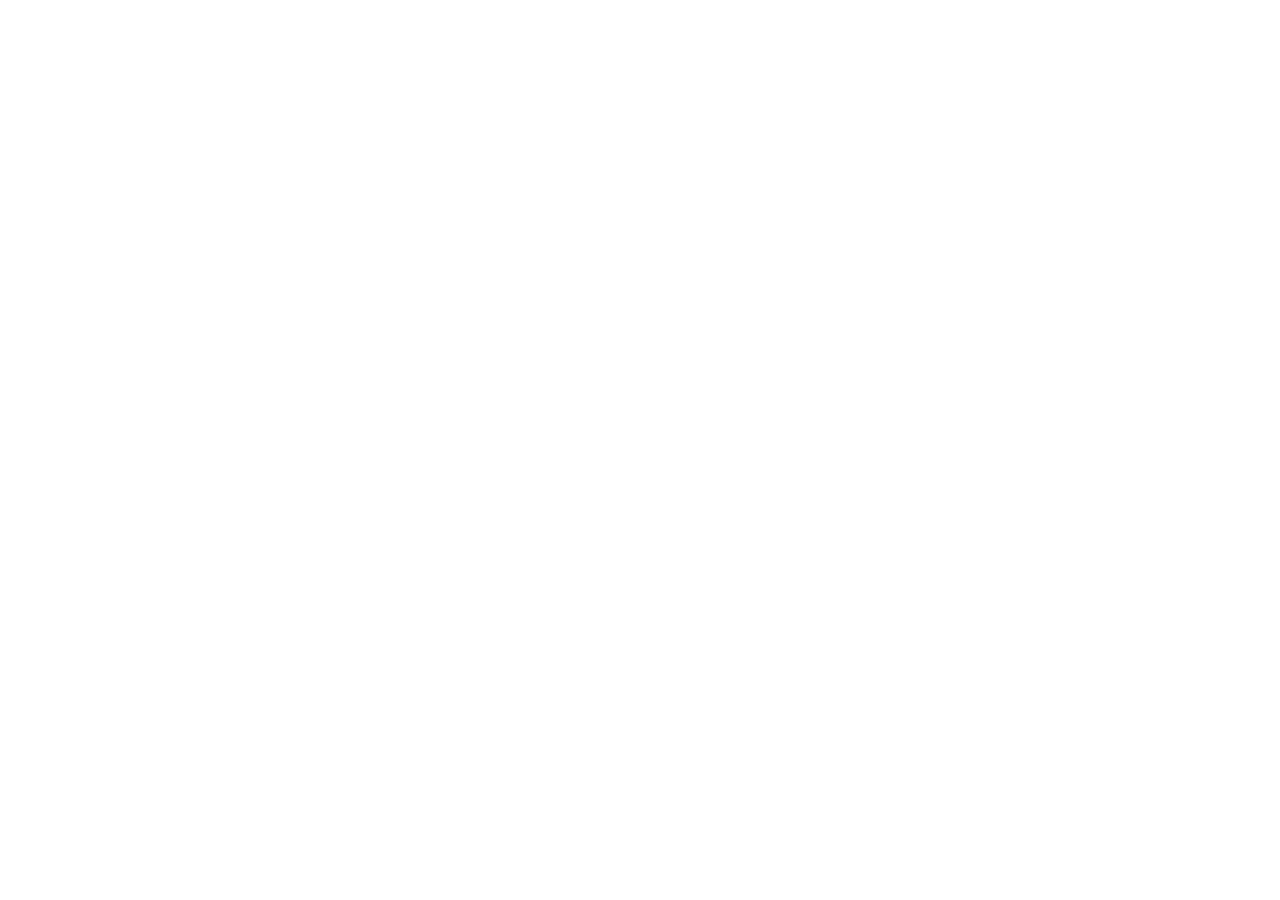
==== docs/index.html @ 6f613434 "docs: add docs folder" ====
<!DOCTYPE html>
<html lang="en">
<head>
  <meta charset="UTF-8">
  <title>DataGen Documentation</title>
  <meta http-equiv="X-UA-Compatible" content="IE=edge,chrome=1" />
  <meta name="description" content="DataGen Docs">
  <meta name="viewport" content="width=device-width, initial-scale=1.0, minimum-scale=1.0">
  <link rel="stylesheet" href="//cdn.jsdelivr.net/npm/docsify@4/lib/themes/vue.css">
  <link rel="stylesheet" href="//cdn.jsdelivr.net/npm/prismjs/themes/prism.css">
</head>
<body>
  <div id="app"></div>
  <script>
    window.$docsify = {
      name: '🤖 DataGen',
      repo: 'lisekarimi/datagen',
      loadNavbar: true,
      loadSidebar: true,
      subMaxLevel: 2,
      auto2top: true,
      search: {
        maxAge: 86400000,
        paths: 'auto',
        placeholder: '🔍 Search',
        noData: 'No results found!',
        depth: 6,
        hideOtherSidebarContent: false,
      },
      pagination: {
        previousText: 'Previous',
        nextText: 'Next',
        crossChapter: true,
        crossChapterText: true,
      },
      copyCode: {
        buttonText: 'Copy',
        errorText: 'Error',
        successText: 'Copied!'
      }
    }
  </script>
  <!-- Docsify core -->
  <script src="//cdn.jsdelivr.net/npm/docsify@4"></script>
  <!-- Plugins -->
  <script src="//cdn.jsdelivr.net/npm/docsify/lib/plugins/search.min.js"></script>
  <script src="//cdn.jsdelivr.net/npm/docsify/lib/plugins/zoom-image.min.js"></script>
  <script src="//cdn.jsdelivr.net/npm/docsify-copy-code/dist/docsify-copy-code.min.js"></script>
  <script src="//cdn.jsdelivr.net/npm/docsify-pagination/dist/docsify-pagination.min.js"></script>
  <!-- Language highlighting -->
  <script src="//cdn.jsdelivr.net/npm/prismjs@1/components/prism-python.min.js"></script>
  <script src="//cdn.jsdelivr.net/npm/prismjs@1/components/prism-bash.min.js"></script>
  <script src="//cdn.jsdelivr.net/npm/prismjs@1/components/prism-yaml.min.js"></script>
  <script src="//cdn.jsdelivr.net/npm/prismjs@1/components/prism-json.min.js"></script>
</body>
</html>
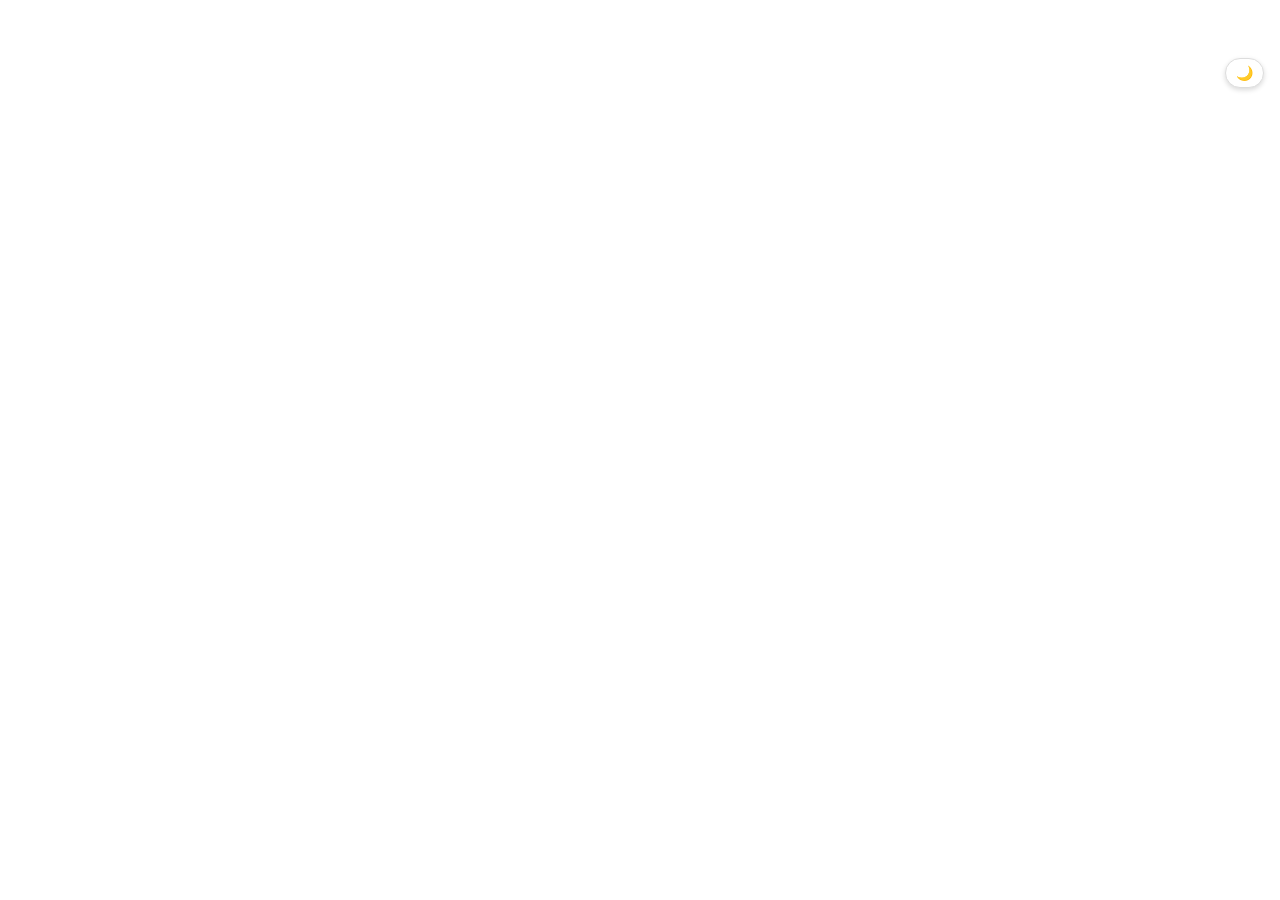
==== commit 8c95bd6e: "feat: enhance docs  and app structure" ====
--- a/docs/index.html
+++ b/docs/index.html
@@ -1,24 +1,57 @@
 <!DOCTYPE html>
 <html lang="en">
 <head>
-  <meta charset="UTF-8">
-  <title>DataGen Documentation</title>
-  <meta http-equiv="X-UA-Compatible" content="IE=edge,chrome=1" />
-  <meta name="description" content="DataGen Docs">
-  <meta name="viewport" content="width=device-width, initial-scale=1.0, minimum-scale=1.0">
-  <link rel="stylesheet" href="//cdn.jsdelivr.net/npm/docsify@4/lib/themes/vue.css">
-  <link rel="stylesheet" href="//cdn.jsdelivr.net/npm/prismjs/themes/prism.css">
+  <meta charset="UTF-8" />
+  <title>Datagen Docs</title>
+  <meta name="viewport" content="width=device-width, initial-scale=1.0"/>
+  <meta name="description" content="Datagen Documentation">
+  <meta name="author" content="Lise Karimi" />
+
+  <!-- 💊 Emoji Favicon -->
+  <link rel="icon" href="data:image/svg+xml,<svg xmlns=%22http://www.w3.org/2000/svg%22 viewBox=%220 0 100 100%22><text y=%22.9em%22 font-size=%2290%22>🧬</text></svg>">
+
+  <!-- Light + Dark themes -->
+  <link id="theme-light" rel="stylesheet"
+        href="https://cdn.jsdelivr.net/npm/docsify-themeable/dist/css/theme-simple.css">
+  <link id="theme-dark" rel="stylesheet"
+        href="https://cdn.jsdelivr.net/npm/docsify-themeable/dist/css/theme-simple-dark.css" disabled>
+
+  <style>
+    #themeToggle {
+      position: fixed;
+      right: 16px;
+      top: 58px;
+      z-index: 9999;
+      padding: 6px 10px;
+      border-radius: 20px;
+      border: 1px solid #ddd;
+      background: #fff;
+      cursor: pointer;
+      font-size: 14px;
+      box-shadow: 0 2px 5px rgba(0,0,0,0.15);
+    }
+    #themeToggle:hover { opacity: 0.85; }
+    body[data-theme="dark"] #themeToggle {
+      background: #333;
+      border-color: #555;
+      color: #fff;
+    }
+    @media (max-width: 768px){
+      #themeToggle { right: 12px; top: 52px; }
+    }
+  </style>
 </head>
 <body>
   <div id="app"></div>
+  <button id="themeToggle" title="Toggle theme">🌙</button>
+
   <script>
     window.$docsify = {
-      name: '🤖 DataGen',
-      repo: 'lisekarimi/datagen',
+      name: 'Datagen Docs',
+      repo: 'https://github.com/lisekarimi/datagen',
+      loadSidebar: true,
       loadNavbar: true,
-      loadSidebar: true,
       subMaxLevel: 2,
-      auto2top: true,
       search: {
         maxAge: 86400000,
         paths: 'auto',
@@ -37,14 +70,44 @@
         buttonText: 'Copy',
         errorText: 'Error',
         successText: 'Copied!'
+      },
+      plugins: [
+        function (hook) {
+          hook.doneEach(function () {
+            document.title = 'Datagen Docs';
+          });
+        }
+      ]
+    };
+
+    // Theme toggle
+    (function () {
+      const KEY = 'docsify-theme';
+      const light = document.getElementById('theme-light');
+      const dark  = document.getElementById('theme-dark');
+      const saved = localStorage.getItem(KEY);
+      const prefersDark = matchMedia('(prefers-color-scheme: dark)').matches;
+      const toggleBtn = document.getElementById('themeToggle');
+
+      function apply(theme){
+        dark.disabled  = theme !== 'dark';
+        light.disabled = theme === 'dark';
+        localStorage.setItem(KEY, theme);
+        toggleBtn.textContent = theme === 'dark' ? '☀️' : '🌙';
+        document.body.setAttribute('data-theme', theme);
       }
-    }
+
+      apply(saved || (prefersDark ? 'dark' : 'light'));
+      toggleBtn.onclick = () => apply(dark.disabled ? 'dark' : 'light');
+    })();
   </script>
-  <!-- Docsify core -->
-  <script src="//cdn.jsdelivr.net/npm/docsify@4"></script>
-  <!-- Plugins -->
-  <script src="//cdn.jsdelivr.net/npm/docsify/lib/plugins/search.min.js"></script>
-  <script src="//cdn.jsdelivr.net/npm/docsify/lib/plugins/zoom-image.min.js"></script>
+
+  <!-- Docsify core + plugins -->
+
+  <script src="https://cdn.jsdelivr.net/npm/docsify@4/lib/docsify.min.js"></script>
+  <script src="https://cdn.jsdelivr.net/npm/docsify/lib/plugins/search.min.js"></script>
+  <script src="https://cdn.jsdelivr.net/npm/docsify/lib/plugins/zoom-image.min.js"></script>
+  <script src="https://cdn.jsdelivr.net/npm/docsify/lib/plugins/emoji.min.js"></script>
   <script src="//cdn.jsdelivr.net/npm/docsify-copy-code/dist/docsify-copy-code.min.js"></script>
   <script src="//cdn.jsdelivr.net/npm/docsify-pagination/dist/docsify-pagination.min.js"></script>
   <!-- Language highlighting -->
@@ -52,5 +115,8 @@
   <script src="//cdn.jsdelivr.net/npm/prismjs@1/components/prism-bash.min.js"></script>
   <script src="//cdn.jsdelivr.net/npm/prismjs@1/components/prism-yaml.min.js"></script>
   <script src="//cdn.jsdelivr.net/npm/prismjs@1/components/prism-json.min.js"></script>
+  <!-- PageBotAI Chatbot - Start -->
+  <script src="/static/js/chatbot.js"></script>
+  <!-- PageBotAI Chatbot - End -->
 </body>
 </html>
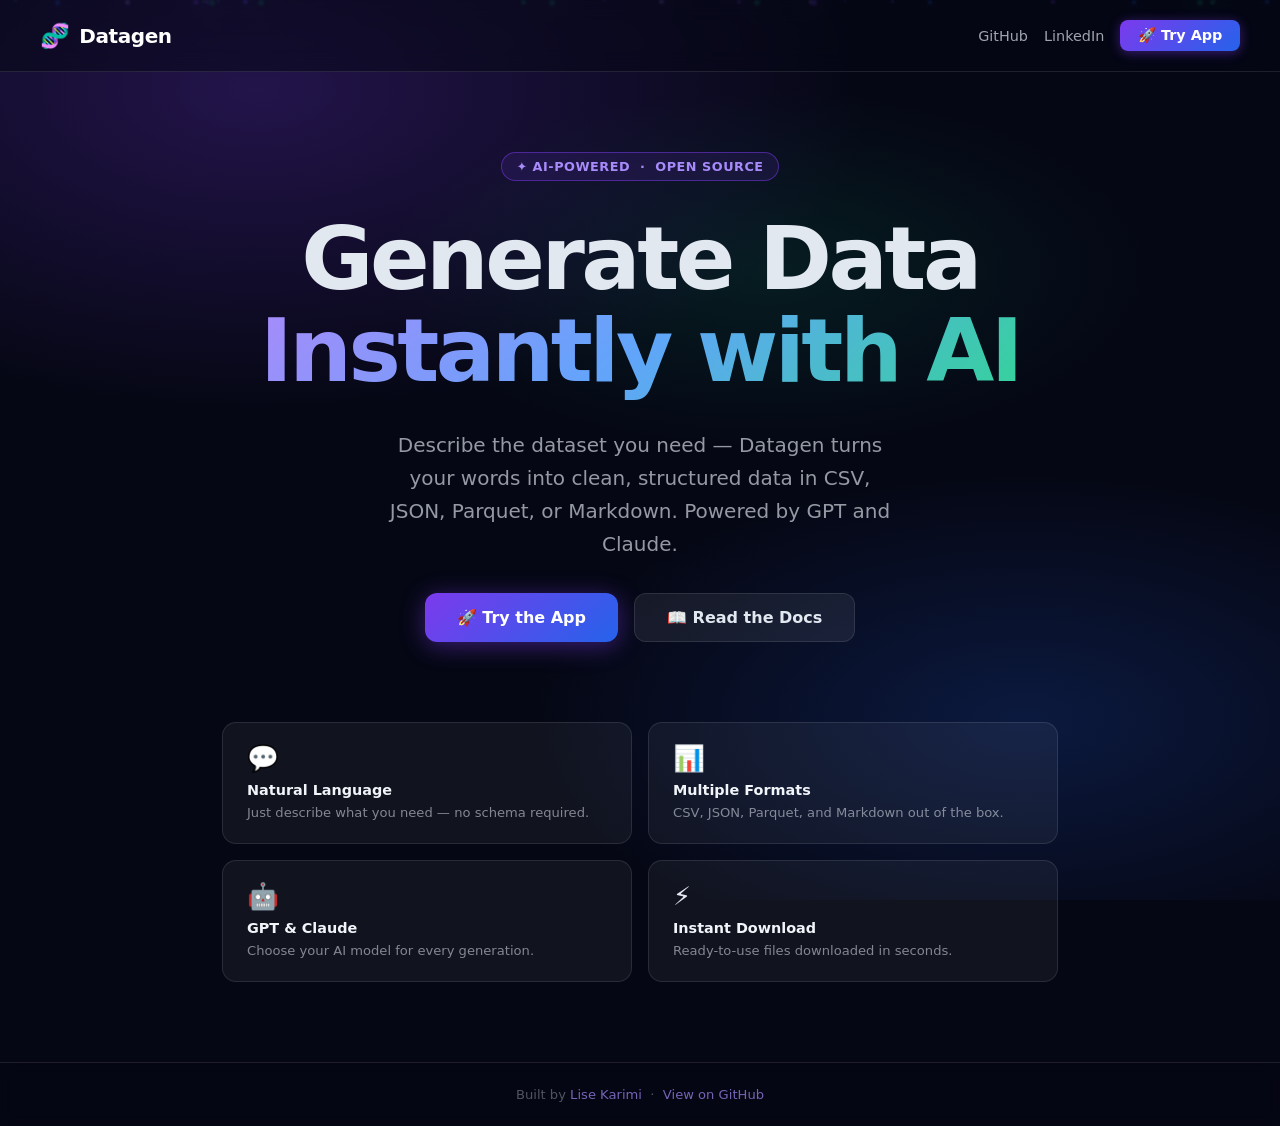
==== commit 73024dd1: "chore: 0.3.0, Github pages deployment" ====
--- a/docs/index.html
+++ b/docs/index.html
@@ -2,121 +2,440 @@
 <html lang="en">
 <head>
   <meta charset="UTF-8" />
-  <title>Datagen Docs</title>
-  <meta name="viewport" content="width=device-width, initial-scale=1.0"/>
-  <meta name="description" content="Datagen Documentation">
+  <meta name="viewport" content="width=device-width, initial-scale=1.0" />
+  <title>Datagen — AI Synthetic Data Generator</title>
+  <meta name="description" content="Generate realistic synthetic datasets instantly with AI. CSV, JSON, Parquet, Markdown — powered by GPT and Claude.">
   <meta name="author" content="Lise Karimi" />
 
-  <!-- 💊 Emoji Favicon -->
+  <!-- Open Graph -->
+  <meta property="og:title" content="Datagen — AI Synthetic Data Generator" />
+  <meta property="og:description" content="Type what you need. Get clean, structured data in seconds." />
+  <meta property="og:type" content="website" />
+
   <link rel="icon" href="data:image/svg+xml,<svg xmlns=%22http://www.w3.org/2000/svg%22 viewBox=%220 0 100 100%22><text y=%22.9em%22 font-size=%2290%22>🧬</text></svg>">
 
-  <!-- Light + Dark themes -->
-  <link id="theme-light" rel="stylesheet"
-        href="https://cdn.jsdelivr.net/npm/docsify-themeable/dist/css/theme-simple.css">
-  <link id="theme-dark" rel="stylesheet"
-        href="https://cdn.jsdelivr.net/npm/docsify-themeable/dist/css/theme-simple-dark.css" disabled>
-
   <style>
-    #themeToggle {
+    *, *::before, *::after { box-sizing: border-box; margin: 0; padding: 0; }
+
+    :root {
+      --accent: #7c3aed;
+      --accent2: #2563eb;
+      --glow: rgba(124, 58, 237, 0.45);
+      --card-bg: rgba(255, 255, 255, 0.05);
+      --border: rgba(255, 255, 255, 0.1);
+    }
+
+    html { scroll-behavior: smooth; }
+
+    body {
+      font-family: -apple-system, BlinkMacSystemFont, 'Segoe UI', system-ui, sans-serif;
+      background: #050714;
+      color: #e2e8f0;
+      min-height: 100vh;
+      overflow-x: hidden;
+    }
+
+    /* ── Animated gradient background ── */
+    .bg {
       position: fixed;
-      right: 16px;
-      top: 58px;
-      z-index: 9999;
-      padding: 6px 10px;
-      border-radius: 20px;
-      border: 1px solid #ddd;
-      background: #fff;
+      inset: 0;
+      z-index: 0;
+      background:
+        radial-gradient(ellipse 80% 60% at 20% 10%, rgba(124,58,237,0.25) 0%, transparent 60%),
+        radial-gradient(ellipse 70% 50% at 80% 80%, rgba(37,99,235,0.2) 0%, transparent 55%),
+        radial-gradient(ellipse 60% 40% at 60% 30%, rgba(16,185,129,0.12) 0%, transparent 50%),
+        #050714;
+      animation: bgShift 12s ease-in-out infinite alternate;
+    }
+
+    @keyframes bgShift {
+      0%   { filter: hue-rotate(0deg); }
+      100% { filter: hue-rotate(30deg); }
+    }
+
+    /* ── Floating particles ── */
+    .particles {
+      position: fixed;
+      inset: 0;
+      z-index: 0;
+      overflow: hidden;
+      pointer-events: none;
+    }
+    .particle {
+      position: absolute;
+      border-radius: 50%;
+      background: rgba(124,58,237,0.6);
+      animation: float linear infinite;
+      filter: blur(1px);
+    }
+
+    @keyframes float {
+      0%   { transform: translateY(110vh) translateX(0); opacity: 0; }
+      10%  { opacity: 1; }
+      90%  { opacity: 0.6; }
+      100% { transform: translateY(-10vh) translateX(var(--drift)); opacity: 0; }
+    }
+
+    /* ── Layout ── */
+    .page {
+      position: relative;
+      z-index: 1;
+      display: flex;
+      flex-direction: column;
+      min-height: 100vh;
+    }
+
+    /* ── Header ── */
+    header {
+      display: flex;
+      justify-content: space-between;
+      align-items: center;
+      padding: 1.25rem 2.5rem;
+      border-bottom: 1px solid var(--border);
+      backdrop-filter: blur(12px);
+      background: rgba(5,7,20,0.5);
+      position: sticky;
+      top: 0;
+      z-index: 100;
+    }
+
+    .logo {
+      display: flex;
+      align-items: center;
+      gap: 0.6rem;
+      font-size: 1.25rem;
+      font-weight: 700;
+      letter-spacing: -0.02em;
+      color: #fff;
+      text-decoration: none;
+    }
+    .logo-icon { font-size: 1.5rem; }
+
+    .header-links {
+      display: flex;
+      gap: 1rem;
+      align-items: center;
+    }
+    .header-links a {
+      color: rgba(226,232,240,0.7);
+      text-decoration: none;
+      font-size: 0.9rem;
+      transition: color 0.2s;
+    }
+    .header-links a:hover { color: #fff; }
+
+    .btn-nav {
+      display: inline-flex;
+      align-items: center;
+      gap: 0.4rem;
+      padding: 0.45rem 1.1rem;
+      border-radius: 8px;
+      font-size: 0.88rem;
+      font-weight: 600;
+      text-decoration: none;
+      background: linear-gradient(135deg, var(--accent), var(--accent2));
+      color: #fff !important;
+      box-shadow: 0 2px 12px var(--glow);
+      transition: transform 0.2s, box-shadow 0.2s;
+      white-space: nowrap;
+    }
+    .btn-nav:hover {
+      transform: translateY(-1px);
+      box-shadow: 0 4px 20px var(--glow);
+    }
+
+    /* ── Hero ── */
+    .hero {
+      flex: 1;
+      display: flex;
+      flex-direction: column;
+      align-items: center;
+      justify-content: center;
+      text-align: center;
+      padding: 5rem 2rem 4rem;
+      gap: 2rem;
+    }
+
+    .badge {
+      display: inline-flex;
+      align-items: center;
+      gap: 0.45rem;
+      padding: 0.35rem 0.9rem;
+      border-radius: 99px;
+      border: 1px solid rgba(124,58,237,0.5);
+      background: rgba(124,58,237,0.12);
+      font-size: 0.8rem;
+      color: #a78bfa;
+      letter-spacing: 0.04em;
+      text-transform: uppercase;
+      font-weight: 600;
+      animation: fadeSlideDown 0.6s ease both;
+    }
+
+    .hero-title {
+      font-size: clamp(2.8rem, 8vw, 5.5rem);
+      font-weight: 800;
+      letter-spacing: -0.04em;
+      line-height: 1.05;
+      animation: fadeSlideDown 0.7s 0.1s ease both;
+    }
+
+    .hero-title .gradient-text {
+      background: linear-gradient(135deg, #a78bfa 0%, #60a5fa 50%, #34d399 100%);
+      -webkit-background-clip: text;
+      -webkit-text-fill-color: transparent;
+      background-clip: text;
+    }
+
+    .hero-subtitle {
+      font-size: clamp(1rem, 2.5vw, 1.25rem);
+      color: rgba(226,232,240,0.65);
+      max-width: 520px;
+      line-height: 1.65;
+      animation: fadeSlideDown 0.7s 0.2s ease both;
+    }
+
+    /* ── CTA Buttons ── */
+    .cta-group {
+      display: flex;
+      gap: 1rem;
+      flex-wrap: wrap;
+      justify-content: center;
+      animation: fadeSlideDown 0.7s 0.3s ease both;
+    }
+
+    .btn {
+      display: inline-flex;
+      align-items: center;
+      gap: 0.5rem;
+      padding: 0.85rem 2rem;
+      border-radius: 12px;
+      font-size: 1rem;
+      font-weight: 600;
+      text-decoration: none;
+      transition: transform 0.2s, box-shadow 0.2s, opacity 0.2s;
       cursor: pointer;
-      font-size: 14px;
-      box-shadow: 0 2px 5px rgba(0,0,0,0.15);
-    }
-    #themeToggle:hover { opacity: 0.85; }
-    body[data-theme="dark"] #themeToggle {
-      background: #333;
-      border-color: #555;
+      border: none;
+    }
+
+    .btn:hover { transform: translateY(-2px); }
+
+    .btn-primary {
+      background: linear-gradient(135deg, var(--accent), var(--accent2));
       color: #fff;
-    }
-    @media (max-width: 768px){
-      #themeToggle { right: 12px; top: 52px; }
+      box-shadow: 0 4px 24px var(--glow);
+    }
+    .btn-primary:hover {
+      box-shadow: 0 8px 32px var(--glow);
+    }
+
+    .btn-secondary {
+      background: rgba(255,255,255,0.07);
+      color: #e2e8f0;
+      border: 1px solid var(--border);
+      backdrop-filter: blur(8px);
+    }
+    .btn-secondary:hover {
+      background: rgba(255,255,255,0.12);
+      border-color: rgba(255,255,255,0.2);
+    }
+
+    /* ── Features grid ── */
+    .features {
+      padding: 1rem 2rem 5rem;
+      max-width: 900px;
+      margin: 0 auto;
+      width: 100%;
+      animation: fadeSlideDown 0.8s 0.4s ease both;
+    }
+
+    .features-grid {
+      display: grid;
+      grid-template-columns: repeat(2, 1fr);
+      gap: 1rem;
+    }
+
+    .feature-card {
+      background: var(--card-bg);
+      border: 1px solid var(--border);
+      border-radius: 14px;
+      padding: 1.25rem 1.5rem;
+      backdrop-filter: blur(10px);
+      transition: border-color 0.25s, transform 0.25s;
+    }
+    .feature-card:hover {
+      border-color: rgba(124,58,237,0.5);
+      transform: translateY(-3px);
+    }
+
+    .feature-icon {
+      font-size: 1.6rem;
+      margin-bottom: 0.6rem;
+    }
+    .feature-title {
+      font-size: 0.9rem;
+      font-weight: 600;
+      color: #f1f5f9;
+      margin-bottom: 0.3rem;
+    }
+    .feature-desc {
+      font-size: 0.82rem;
+      color: rgba(226,232,240,0.55);
+      line-height: 1.5;
+    }
+
+    /* ── Footer ── */
+    footer {
+      text-align: center;
+      padding: 1.5rem 2rem;
+      border-top: 1px solid var(--border);
+      color: rgba(226,232,240,0.35);
+      font-size: 0.82rem;
+      backdrop-filter: blur(8px);
+      background: rgba(5,7,20,0.4);
+    }
+    footer a { color: rgba(167,139,250,0.7); text-decoration: none; }
+    footer a:hover { color: #a78bfa; }
+
+    /* ── Animations ── */
+    @keyframes fadeSlideDown {
+      from { opacity: 0; transform: translateY(-18px); }
+      to   { opacity: 1; transform: translateY(0); }
+    }
+
+    /* ── Responsive ── */
+    @media (max-width: 640px) {
+      header { padding: 0.9rem 1rem; }
+      .header-links { gap: 0.5rem; }
+      .header-links .hide-mobile { display: none; }
+      .hero { padding: 2.5rem 1rem 2rem; gap: 1.5rem; }
+      .hero-subtitle { font-size: 0.95rem; }
+      .btn { padding: 0.75rem 1.25rem; font-size: 0.92rem; }
+      .cta-group { gap: 0.75rem; }
+      .features { padding: 0.5rem 1rem 3rem; }
+      .features-grid { grid-template-columns: 1fr; gap: 0.75rem; }
+      .feature-card { padding: 1rem 1.25rem; }
+    }
+
+    @media (min-width: 641px) and (max-width: 900px) {
+      .features-grid { grid-template-columns: repeat(2, 1fr); }
     }
   </style>
 </head>
 <body>
-  <div id="app"></div>
-  <button id="themeToggle" title="Toggle theme">🌙</button>
+
+  <!-- Background layers -->
+  <div class="bg"></div>
+  <div class="particles" id="particles"></div>
+
+  <div class="page">
+    <!-- Header -->
+    <header>
+      <a class="logo" href="#">
+        <span class="logo-icon">🧬</span>
+        Datagen
+      </a>
+      <nav class="header-links">
+        <a class="hide-mobile" href="https://github.com/lisekarimi/datagen" target="_blank" rel="noopener">GitHub</a>
+        <a class="hide-mobile" href="https://www.linkedin.com/in/lisekarimi/" target="_blank" rel="noopener">LinkedIn</a>
+        <a class="btn-nav" href="https://huggingface.co/spaces/lisekarimi/datagen" target="_blank" rel="noopener">
+          🚀 Try App
+        </a>
+      </nav>
+    </header>
+
+    <!-- Hero -->
+    <main class="hero">
+      <span class="badge">✦ AI-Powered &nbsp;·&nbsp; Open Source</span>
+
+      <h1 class="hero-title">
+        Generate Data<br>
+        <span class="gradient-text">Instantly with AI</span>
+      </h1>
+
+      <p class="hero-subtitle">
+        Describe the dataset you need — Datagen turns your words into clean,
+        structured data in CSV, JSON, Parquet, or Markdown. Powered by GPT and Claude.
+      </p>
+
+      <div class="cta-group">
+        <a class="btn btn-primary"
+           href="https://huggingface.co/spaces/lisekarimi/datagen"
+           target="_blank" rel="noopener">
+          🚀 Try the App
+        </a>
+        <a class="btn btn-secondary" href="./docs/">
+          📖 Read the Docs
+        </a>
+      </div>
+    </main>
+
+    <!-- Feature cards -->
+    <section class="features" aria-label="Key features">
+      <div class="features-grid">
+        <div class="feature-card">
+          <div class="feature-icon">💬</div>
+          <div class="feature-title">Natural Language</div>
+          <div class="feature-desc">Just describe what you need — no schema required.</div>
+        </div>
+        <div class="feature-card">
+          <div class="feature-icon">📊</div>
+          <div class="feature-title">Multiple Formats</div>
+          <div class="feature-desc">CSV, JSON, Parquet, and Markdown out of the box.</div>
+        </div>
+        <div class="feature-card">
+          <div class="feature-icon">🤖</div>
+          <div class="feature-title">GPT &amp; Claude</div>
+          <div class="feature-desc">Choose your AI model for every generation.</div>
+        </div>
+        <div class="feature-card">
+          <div class="feature-icon">⚡</div>
+          <div class="feature-title">Instant Download</div>
+          <div class="feature-desc">Ready-to-use files downloaded in seconds.</div>
+        </div>
+      </div>
+    </section>
+
+    <!-- Footer -->
+    <footer>
+      Built by <a href="https://www.linkedin.com/in/lisekarimi/" target="_blank" rel="noopener">Lise Karimi</a>
+      &nbsp;·&nbsp;
+      <a href="https://github.com/lisekarimi/datagen" target="_blank" rel="noopener">View on GitHub</a>
+    </footer>
+  </div>
 
   <script>
-    window.$docsify = {
-      name: 'Datagen Docs',
-      repo: 'https://github.com/lisekarimi/datagen',
-      loadSidebar: true,
-      loadNavbar: true,
-      subMaxLevel: 2,
-      search: {
-        maxAge: 86400000,
-        paths: 'auto',
-        placeholder: '🔍 Search',
-        noData: 'No results found!',
-        depth: 6,
-        hideOtherSidebarContent: false,
-      },
-      pagination: {
-        previousText: 'Previous',
-        nextText: 'Next',
-        crossChapter: true,
-        crossChapterText: true,
-      },
-      copyCode: {
-        buttonText: 'Copy',
-        errorText: 'Error',
-        successText: 'Copied!'
-      },
-      plugins: [
-        function (hook) {
-          hook.doneEach(function () {
-            document.title = 'Datagen Docs';
-          });
-        }
-      ]
-    };
-
-    // Theme toggle
+    // Generate floating particles
     (function () {
-      const KEY = 'docsify-theme';
-      const light = document.getElementById('theme-light');
-      const dark  = document.getElementById('theme-dark');
-      const saved = localStorage.getItem(KEY);
-      const prefersDark = matchMedia('(prefers-color-scheme: dark)').matches;
-      const toggleBtn = document.getElementById('themeToggle');
-
-      function apply(theme){
-        dark.disabled  = theme !== 'dark';
-        light.disabled = theme === 'dark';
-        localStorage.setItem(KEY, theme);
-        toggleBtn.textContent = theme === 'dark' ? '☀️' : '🌙';
-        document.body.setAttribute('data-theme', theme);
+      const container = document.getElementById('particles');
+      const count = 28;
+      for (let i = 0; i < count; i++) {
+        const p = document.createElement('div');
+        p.className = 'particle';
+        const size = Math.random() * 4 + 2;
+        const left = Math.random() * 100;
+        const duration = Math.random() * 18 + 12;
+        const delay = Math.random() * 15;
+        const drift = (Math.random() - 0.5) * 120;
+        const colors = [
+          'rgba(124,58,237,0.7)',
+          'rgba(37,99,235,0.6)',
+          'rgba(16,185,129,0.5)',
+          'rgba(167,139,250,0.6)',
+        ];
+        const color = colors[Math.floor(Math.random() * colors.length)];
+        p.style.cssText = `
+          width: ${size}px;
+          height: ${size}px;
+          left: ${left}%;
+          background: ${color};
+          animation-duration: ${duration}s;
+          animation-delay: -${delay}s;
+          --drift: ${drift}px;
+        `;
+        container.appendChild(p);
       }
-
-      apply(saved || (prefersDark ? 'dark' : 'light'));
-      toggleBtn.onclick = () => apply(dark.disabled ? 'dark' : 'light');
     })();
   </script>
-
-  <!-- Docsify core + plugins -->
-
-  <script src="https://cdn.jsdelivr.net/npm/docsify@4/lib/docsify.min.js"></script>
-  <script src="https://cdn.jsdelivr.net/npm/docsify/lib/plugins/search.min.js"></script>
-  <script src="https://cdn.jsdelivr.net/npm/docsify/lib/plugins/zoom-image.min.js"></script>
-  <script src="https://cdn.jsdelivr.net/npm/docsify/lib/plugins/emoji.min.js"></script>
-  <script src="//cdn.jsdelivr.net/npm/docsify-copy-code/dist/docsify-copy-code.min.js"></script>
-  <script src="//cdn.jsdelivr.net/npm/docsify-pagination/dist/docsify-pagination.min.js"></script>
-  <!-- Language highlighting -->
-  <script src="//cdn.jsdelivr.net/npm/prismjs@1/components/prism-python.min.js"></script>
-  <script src="//cdn.jsdelivr.net/npm/prismjs@1/components/prism-bash.min.js"></script>
-  <script src="//cdn.jsdelivr.net/npm/prismjs@1/components/prism-yaml.min.js"></script>
-  <script src="//cdn.jsdelivr.net/npm/prismjs@1/components/prism-json.min.js"></script>
-  <!-- PageBotAI Chatbot - Start -->
-  <script src="/static/js/chatbot.js"></script>
-  <!-- PageBotAI Chatbot - End -->
 </body>
 </html>
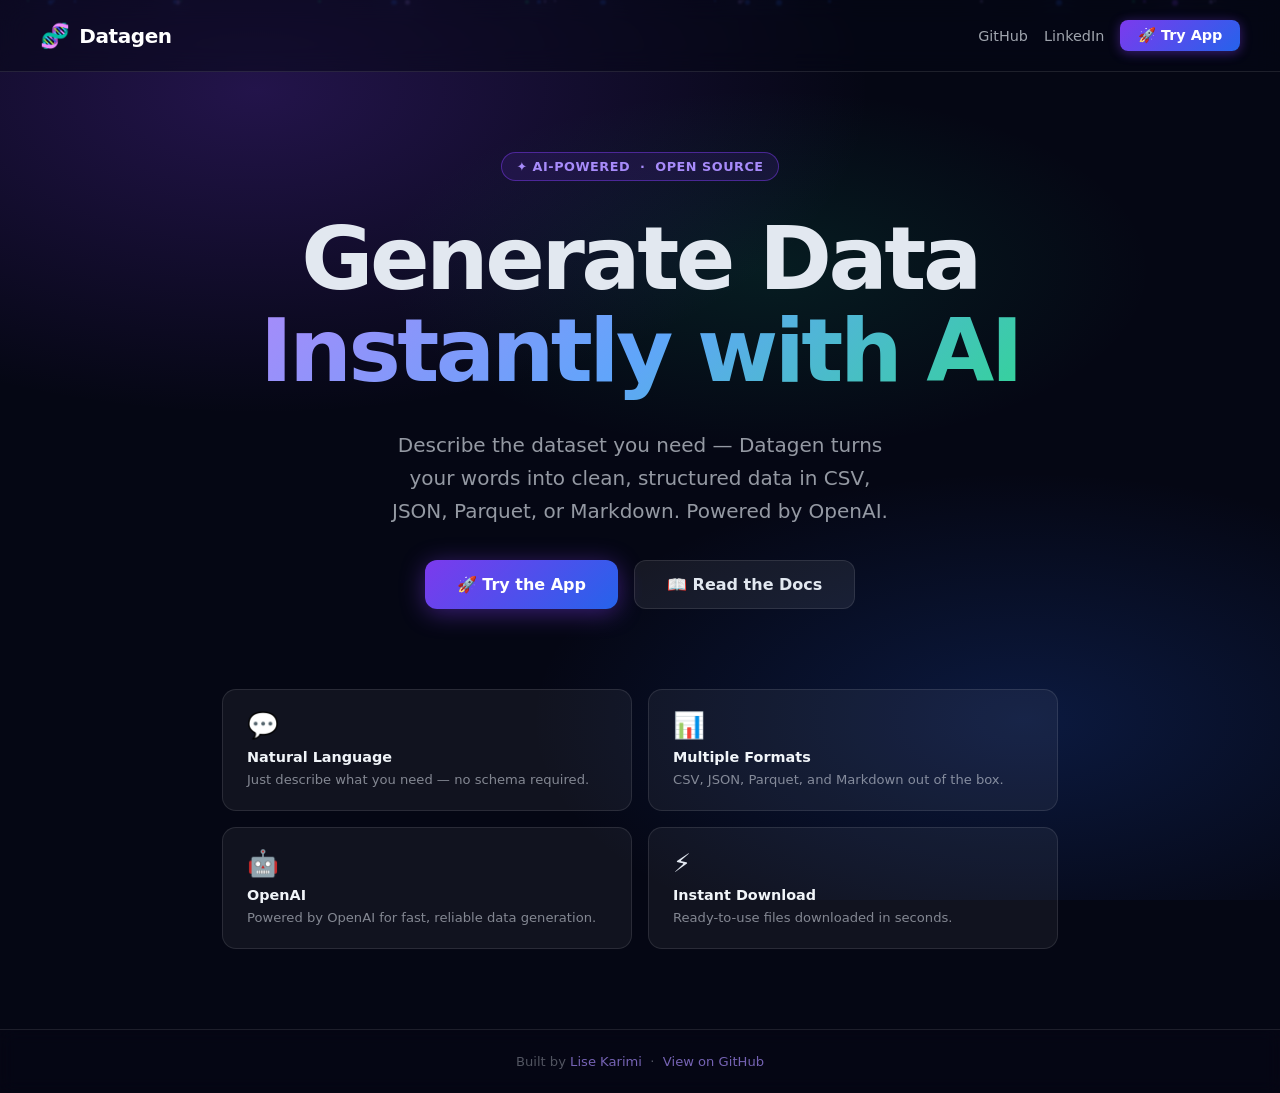
==== commit bbc0a5d1: "refactor: remove claude for cost" ====
--- a/docs/index.html
+++ b/docs/index.html
@@ -4,7 +4,7 @@
   <meta charset="UTF-8" />
   <meta name="viewport" content="width=device-width, initial-scale=1.0" />
   <title>Datagen — AI Synthetic Data Generator</title>
-  <meta name="description" content="Generate realistic synthetic datasets instantly with AI. CSV, JSON, Parquet, Markdown — powered by GPT and Claude.">
+  <meta name="description" content="Generate realistic synthetic datasets instantly with AI. CSV, JSON, Parquet, Markdown — powered by OpenAI.">
   <meta name="author" content="Lise Karimi" />
 
   <!-- Open Graph -->
@@ -355,7 +355,7 @@
 
       <p class="hero-subtitle">
         Describe the dataset you need — Datagen turns your words into clean,
-        structured data in CSV, JSON, Parquet, or Markdown. Powered by GPT and Claude.
+        structured data in CSV, JSON, Parquet, or Markdown. Powered by OpenAI.
       </p>
 
       <div class="cta-group">
@@ -385,8 +385,8 @@
         </div>
         <div class="feature-card">
           <div class="feature-icon">🤖</div>
-          <div class="feature-title">GPT &amp; Claude</div>
-          <div class="feature-desc">Choose your AI model for every generation.</div>
+          <div class="feature-title">OpenAI</div>
+          <div class="feature-desc">Powered by OpenAI for fast, reliable data generation.</div>
         </div>
         <div class="feature-card">
           <div class="feature-icon">⚡</div>
